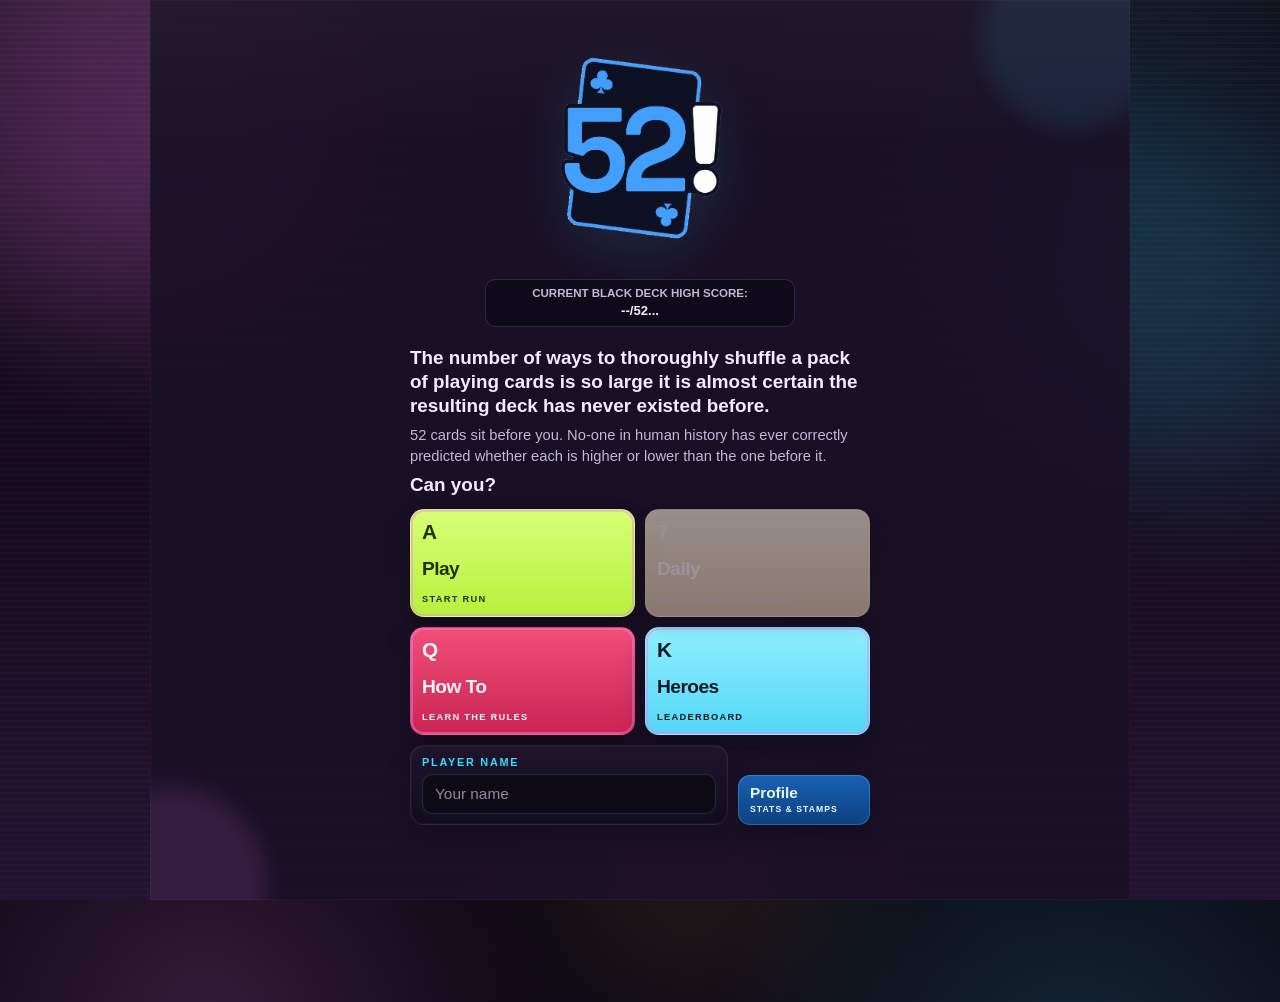
==== index.html @ f98acde4 "Black Deck UI fixes (hopefully)" ====
<!DOCTYPE html>
<html lang="en">
<head>
  <meta charset="UTF-8">
  <meta name="viewport" content="width=device-width, initial-scale=1.0, maximum-scale=1.0, user-scalable=no, viewport-fit=cover">
  <meta name="theme-color" content="#120b1a">
  <meta name="mobile-web-app-capable" content="yes">
  <meta name="apple-mobile-web-app-capable" content="yes">
  <meta name="apple-mobile-web-app-status-bar-style" content="black-translucent">
  <meta name="apple-mobile-web-app-title" content="52!">
  <title>52! - The Impossible Deck</title>
  <link rel="manifest" href="manifest.webmanifest">
  <link rel="icon" href="icon.svg" type="image/svg+xml">
  <link rel="apple-touch-icon" sizes="180x180" href="images/icons/apple-touch-icon.png">
  <link rel="stylesheet" href="intro.css?v=20260518y">
</head>
<body class="intro-page">
  <main class="intro-shell">
    <div class="glow glow-a"></div>
    <div class="glow glow-b"></div>
    <div class="glow glow-c"></div>
    <div class="scanline-overlay"></div>

    <section class="intro-card">
      <section class="intro-main">
        <img class="intro-logo" src="images/52logo.png" alt="52!" width="1222" height="1222">
        <div class="black-leader-strip" aria-live="polite">
          <span>Current Black Deck High Score:</span>
          <strong id="black-leader-value">--/52...</strong>
        </div>

        <div class="intro-copy">
          <p class="premise emphasis">
            The number of ways to thoroughly shuffle a pack of playing cards is so large it is almost certain the resulting deck has never existed before.
          </p>
          <p class="premise">
            52 cards sit before you. No-one in human history has ever correctly predicted whether each is higher or lower than the one before it.
          </p>
          <p class="premise emphasis">
            Can you?
          </p>
        </div>

        <div class="card-action-fan">
          <button class="action-card action-card-play" id="play-open-btn" type="button">
            <span class="action-card-rank">A</span>
            <span class="action-card-title">Play</span>
            <span class="action-card-sub">Start Run</span>
          </button>
          <a class="action-card action-card-daily" id="daily-launch-card" href="daily.html">
            <span class="action-card-rank">7</span>
            <span class="action-card-title">Daily</span>
            <span class="action-card-sub" id="daily-launch-sub">Shared Run</span>
          </a>
          <button class="action-card action-card-howto" id="howto-open-btn" type="button">
            <span class="action-card-rank">Q</span>
            <span class="action-card-title">How To</span>
            <span class="action-card-sub">Learn The Rules</span>
          </button>
        <a class="action-card action-card-heroes" href="heroes.html?v=20260419a">
            <span class="action-card-rank">K</span>
            <span class="action-card-title">Heroes</span>
            <span class="action-card-sub">Leaderboard</span>
          </a>
        </div>

        <div class="intro-footer-row">
          <div class="intro-name intro-name-card">
            <label for="intro-name-input">Player Name</label>
            <input id="intro-name-input" type="text" maxlength="24" autocomplete="name" placeholder="Your name">
          </div>
          <a class="profile-launch" href="profile.html">
            <span class="profile-launch-label">Profile</span>
            <span class="profile-launch-sub">Stats & Stamps</span>
          </a>
        </div>
      </section>


        <section id="deck-modal" class="deck-modal hidden" aria-hidden="true">
          <div class="deck-backdrop" id="deck-close-backdrop"></div>
          <article class="deck-dialog" role="dialog" aria-modal="true" aria-labelledby="deck-title">
          <h2 id="deck-title">Choose Your Deck</h2>
          <p class="deck-copy">Pick a deck before heading into the run. Blue starts unlocked. Clear Blue Level 1 for Green, Blue Level 2 for Red, Blue Level 3 for Yellow, and every level on every deck for Black.</p>
          <div class="deck-choice-grid">
            <button class="deck-choice-card deck-choice-blue" id="deck-pick-blue" type="button">
              <span class="deck-choice-label">Blue Deck</span>
              <span class="deck-choice-desc">Classic run with nudge rewards on correct guesses.</span>
            </button>
            <button class="deck-choice-card deck-choice-green locked" id="deck-pick-green" type="button">
              <span class="deck-choice-label">Green Deck</span>
              <span class="deck-choice-desc" id="deck-green-desc">Unlock by clearing Blue Deck Level 1.</span>
            </button>
            <button class="deck-choice-card deck-choice-red locked" id="deck-pick-red" type="button">
              <span class="deck-choice-label">Red Deck</span>
              <span class="deck-choice-desc" id="deck-red-desc">Unlock by clearing Blue Deck Level 2.</span>
            </button>
            <button class="deck-choice-card deck-choice-yellow locked" id="deck-pick-yellow" type="button">
              <span class="deck-choice-label">Yellow Deck</span>
              <span class="deck-choice-desc" id="deck-yellow-desc">Unlock by clearing Blue Deck Level 3.</span>
            </button>
            <button class="deck-choice-card deck-choice-black locked" id="deck-pick-black" type="button">
              <span class="deck-choice-label">Black Deck</span>
              <span class="deck-choice-desc" id="deck-black-desc">Unlock by clearing every level on every deck.</span>
            </button>
          </div>
          <button id="deck-close-btn" class="deck-close-btn" type="button">Close</button>
        </article>
      </section>

      <section id="level-modal" class="deck-modal hidden" aria-hidden="true">
        <div class="deck-backdrop" id="level-close-backdrop"></div>
        <article class="deck-dialog" role="dialog" aria-modal="true" aria-labelledby="level-title">
          <h2 id="level-title">Choose Your Level</h2>
          <p class="deck-copy" id="level-copy">Pick the difficulty level for this deck.</p>
          <div class="deck-choice-grid">
            <button class="deck-choice-card level-choice-card level-choice-1" id="level-pick-1" type="button">
              <span class="deck-choice-label">Level 1</span>
              <span class="deck-choice-desc" id="level-1-desc">Classic pacing. Cheats appear every 3 correct guesses, or every 2 with Quick Fingers.</span>
            </button>
            <button class="deck-choice-card level-choice-card level-choice-2 locked" id="level-pick-2" type="button">
              <span class="deck-choice-label">Level 2</span>
              <span class="deck-choice-desc" id="level-2-desc">Unlock by clearing Level 1.</span>
            </button>
            <button class="deck-choice-card level-choice-card level-choice-3 locked" id="level-pick-3" type="button" disabled>
              <span class="deck-choice-label">Level 3</span>
              <span class="deck-choice-desc" id="level-3-desc">Unlock by clearing Level 2.</span>
            </button>
            <button class="deck-choice-card level-choice-card level-choice-4 locked" id="level-pick-4" type="button" disabled>
              <span class="deck-choice-label">Level 4</span>
              <span class="deck-choice-desc" id="level-4-desc">Unlock by clearing Level 3.</span>
            </button>
          </div>
          <button id="level-close-btn" class="deck-close-btn" type="button">Back</button>
        </article>
      </section>
    </section>

    <section id="howto-modal" class="howto-modal hidden" aria-hidden="true">
      <div class="howto-backdrop" id="howto-close-backdrop"></div>
      <article class="howto-dialog" role="dialog" aria-modal="true" aria-labelledby="howto-title">
        <h2 id="howto-title">How To Play</h2>

        <div class="howto-block">
          <h3>The Goal</h3>
          <p>
            Every run starts from a seeded 52-card deck. Your job is simple and brutal:
            decide whether the next card is higher or lower than the current one, and survive all the way to the end.
          </p>
        </div>

        <div class="howto-block">
          <h3>The Rules</h3>
          <ul>
            <li>Pick <strong>Higher</strong> or <strong>Lower</strong> for the next face-down card.</li>
            <li>Equal values are safe, so your run continues on a match. Aces are usually low unless a power changes that. Jacks count as 11, Queens as 12, and Kings as 13.</li>
            <li>A wrong guess ends the run immediately.</li>
            <li><strong>Blue Deck</strong> can award Nudges on correct guesses. <strong>Red Deck</strong> does not award Nudges, but the next card back shows live history for that face-up card. <strong>Yellow Deck</strong> adds level-gated Jokers that trigger harmful effects and then the run continues.</li>
            <li>After choosing a deck, choose that deck's level. Blue Level 1 is the standard pacing, Blue Levels 2 and 3 slow cheat rewards, and Blue Level 4 slows them further.</li>
            <li>Unlock path: clear Blue 1 to open Green 1, Blue 2 to open Red 1, and Blue 3 to open Yellow 1. Higher levels unlock by clearing the previous level in that same deck.</li>
            <li>Clear the full deck to record a winning run on the heroes board.</li>
          </ul>
        </div>

        <div class="howto-block">
          <h3>Powers, Nudges, And Cheats</h3>
          <ul>
            <li><strong>Start Power:</strong> Before each run, pick 1 Power from a choice of 2.</li>
            <li><strong>Blue Deck Nudges:</strong> In Blue, every correct <strong>Higher</strong> guess adds an up nudge and every correct <strong>Lower</strong> guess adds a down nudge.</li>
            <li><strong>Green Deck Energy:</strong> Green Level 1 starts at 10 Energy, Level 2 starts at 8, Level 3 starts at 6, and Level 4 starts at 5. Each nudge costs 1 Energy, and a Green-only <strong>+5 Energy</strong> cheat appears frequently in offers.</li>
            <li><strong>Nudges:</strong> Use the up/down buttons beside the current card to temporarily change its judged value before your next guess.</li>
            <li><strong>Cheats:</strong> Build streaks to earn Cheats. Some cheats act instantly, while others arm protection or a delayed reward for the next card or next few correct guesses.</li>
            <li><strong>Quick Fingers:</strong> This power speeds up Cheat rewards for the level you are playing.</li>
            <li><strong>Daily:</strong> The Daily unlocks after your first run, gives everyone the same seeded deck and offers for the date, and currently always plays as Blue Deck Level 1.</li>
            <li><strong>Power Reminder:</strong> Hold the deck / level / starting power text in the top bar during a run to reread your active power.</li>
            <li><strong>On mobile:</strong> Swipe the cheat row sideways if your cheats run off the screen.</li>
          </ul>
        </div>

        <div class="howto-block">
          <h3>What You See</h3>
          <ul>
            <li>The top HUD shows your current deck and level, your starting power, best run for that deck and level, cards cleared, and cards remaining.</li>
            <li>The center play area shows the current card, your nudge counts, and the next face-down card.</li>
            <li>The tracked grid records which cards you have already seen this run.</li>
          </ul>
        </div>

        <button id="howto-close-btn" class="howto-close-btn" type="button">Close</button>
      </article>
    </section>
  </main>

  <script src="js/fullscreen.js?v=20260427a"></script>
  <script src="js/leaderboard.js?v=20260518y"></script>
  <script src="js/pwa-update.js?v=20260518y"></script>
  <script>
    (function () {
      const modal = document.getElementById("howto-modal");
      const openBtn = document.getElementById("howto-open-btn");
      const closeBtn = document.getElementById("howto-close-btn");
      const closeBackdrop = document.getElementById("howto-close-backdrop");
      const nameInput = document.getElementById("intro-name-input");
      const dailyLaunchCard = document.getElementById("daily-launch-card");
      const dailyLaunchSub = document.getElementById("daily-launch-sub");
      const blackLeaderValue = document.getElementById("black-leader-value");
      const playBtn = document.getElementById("play-open-btn");
      const deckModal = document.getElementById("deck-modal");
      const deckCloseBtn = document.getElementById("deck-close-btn");
      const deckCloseBackdrop = document.getElementById("deck-close-backdrop");
      const levelModal = document.getElementById("level-modal");
      const levelCloseBtn = document.getElementById("level-close-btn");
      const levelCloseBackdrop = document.getElementById("level-close-backdrop");
      const blueDeckBtn = document.getElementById("deck-pick-blue");
      const redDeckBtn = document.getElementById("deck-pick-red");
      const redDeckDesc = document.getElementById("deck-red-desc");
      const greenDeckBtn = document.getElementById("deck-pick-green");
      const greenDeckDesc = document.getElementById("deck-green-desc");
      const yellowDeckBtn = document.getElementById("deck-pick-yellow");
      const yellowDeckDesc = document.getElementById("deck-yellow-desc");
      const blackDeckBtn = document.getElementById("deck-pick-black");
      const blackDeckDesc = document.getElementById("deck-black-desc");
      const levelCopy = document.getElementById("level-copy");
      const levelOneBtn = document.getElementById("level-pick-1");
      const levelTwoBtn = document.getElementById("level-pick-2");
      const levelThreeBtn = document.getElementById("level-pick-3");
      const levelFourBtn = document.getElementById("level-pick-4");
      const levelOneDesc = document.getElementById("level-1-desc");
      const levelTwoDesc = document.getElementById("level-2-desc");
      const levelThreeDesc = document.getElementById("level-3-desc");
      const levelFourDesc = document.getElementById("level-4-desc");
      const nameKey = "hl_prototype_hero_name";
      const selectedDeckKey = "hl_prototype_selected_deck";
      const selectedLevelKey = "hl_prototype_selected_level";
      const deckWinsKey = "hl_prototype_deck_wins";
      const deckLevelClearsKey = "hl_prototype_deck_level_clears";
      const bestScoreKey = "hl_prototype_best_score";
      const bestScoresByModeKey = "hl_prototype_best_scores_by_mode";
      const manualLevelOneUnlocksKey = "hl_prototype_manual_level1_unlocks";
      const unlockDecksKey = "hl_prototype_unlock_decks";
      const unlockAllKey = "hl_prototype_unlock_all";
      const redDeckDebugUnlockKey = "hl_prototype_red_deck_debug_unlock";
      const profileStatsKey = "hl_prototype_profile_stats";
      const debugUnlockEnabled = new URLSearchParams(window.location.search).get("debugUnlock") === "1";
      let pendingDeckSelection = "blue";

      const sharedDailyDate = String(new URLSearchParams(window.location.search).get("date") || "").trim();
      if (sharedDailyDate) {
        window.location.replace(`daily.html?date=${encodeURIComponent(sharedDailyDate)}`);
        return;
      }

      if (!modal || !openBtn || !closeBtn || !closeBackdrop || !playBtn || !deckModal || !deckCloseBtn || !deckCloseBackdrop || !levelModal || !levelCloseBtn || !levelCloseBackdrop || !blueDeckBtn || !redDeckBtn || !redDeckDesc || !greenDeckBtn || !greenDeckDesc || !yellowDeckBtn || !yellowDeckDesc || !blackDeckBtn || !blackDeckDesc || !levelCopy || !levelOneBtn || !levelTwoBtn || !levelThreeBtn || !levelFourBtn || !levelOneDesc || !levelTwoDesc || !levelThreeDesc || !levelFourDesc || !nameInput) {
        return;
      }

      let playHoldTimer = null;
      let playHoldTriggered = false;
      let suppressNextPlayClick = false;

      function normalizeLevelNumber(level) {
        const value = Number(level);
        return Number.isFinite(value) && value >= 1 ? Math.floor(value) : 1;
      }

      function loadProfileStatsSummary() {
        try {
          const parsed = JSON.parse(localStorage.getItem(profileStatsKey) || "{}");
          return parsed && typeof parsed === "object" ? parsed : {};
        } catch {
          return {};
        }
      }

      function isDailyUnlocked() {
        const stats = loadProfileStatsSummary();
        return Number(stats.runsStarted || 0) >= 1;
      }

      function refreshDailyLaunchState() {
        if (!dailyLaunchCard) return;
        const unlocked = isDailyUnlocked();
        dailyLaunchCard.classList.toggle("locked", !unlocked);
        dailyLaunchCard.setAttribute("aria-disabled", unlocked ? "false" : "true");
        if (dailyLaunchSub) {
          dailyLaunchSub.innerText = unlocked ? "Shared Run" : "Play 1 Run To Unlock";
        }
      }

      async function refreshBlackLeader() {
        if (!blackLeaderValue || typeof fetchBlackDeckLeader !== "function") return;
        try {
          const leader = await fetchBlackDeckLeader();
          blackLeaderValue.innerText = leader
            ? `${leader.score}/52... ${leader.playerName}`
            : "--/52...";
        } catch {
          blackLeaderValue.innerText = "--/52...";
        }
      }

      function getDeckLevelKey(deckKey, levelNumber) {
        const normalizedDeck = deckKey === "black" ? "black" : (deckKey === "red" ? "red" : (deckKey === "green" ? "green" : (deckKey === "yellow" ? "yellow" : "blue")));
        return `${normalizedDeck}|${normalizeLevelNumber(levelNumber)}`;
      }

      function normalizeDeckLevelClears(clears) {
        const normalized = {};
        if (!clears || typeof clears !== "object") return normalized;

        Object.entries(clears).forEach(([bucketKey, clearCount]) => {
          const numericClearCount = Number(clearCount);
          normalized[String(bucketKey)] = Number.isFinite(numericClearCount) && numericClearCount > 0
            ? Math.floor(numericClearCount)
            : 0;
        });

        return normalized;
      }

      function loadDeckLevelClears() {
        let clears = {};

        try {
          clears = normalizeDeckLevelClears(JSON.parse(localStorage.getItem(deckLevelClearsKey) || "{}"));
        } catch {
          clears = normalizeDeckLevelClears({});
        }

        try {
          const legacyDeckWins = JSON.parse(localStorage.getItem(deckWinsKey) || "{}");
          const blueWins = Number(legacyDeckWins?.blue) || 0;
          const redWins = Number(legacyDeckWins?.red) || 0;
          const blueLevelOneKey = getDeckLevelKey("blue", 1);
          const redLevelOneKey = getDeckLevelKey("red", 1);
          let migrated = false;

          if (!(blueLevelOneKey in clears) && blueWins > 0) {
            clears[blueLevelOneKey] = blueWins;
            migrated = true;
          }

          if (!(redLevelOneKey in clears) && redWins > 0) {
            clears[redLevelOneKey] = redWins;
            migrated = true;
          }

          if (migrated) {
            localStorage.setItem(deckLevelClearsKey, JSON.stringify(clears));
          }
        } catch {
          // ignore legacy migration issues on the intro page
        }

        return clears;
      }

      function hasClearedDeckLevel(deckKey, levelNumber) {
        const clears = loadDeckLevelClears();
        return (clears[getDeckLevelKey(deckKey, levelNumber)] || 0) > 0;
      }

      function normalizeManualLevelOneUnlocks(unlocks) {
        return {
          red: !!(unlocks && unlocks.red),
          green: !!(unlocks && unlocks.green),
          yellow: !!(unlocks && unlocks.yellow),
          black: !!(unlocks && unlocks.black),
        };
      }

      function loadManualLevelOneUnlocks() {
        try {
          return normalizeManualLevelOneUnlocks(JSON.parse(localStorage.getItem(manualLevelOneUnlocksKey) || "{}"));
        } catch {
          return normalizeManualLevelOneUnlocks({});
        }
      }

      function saveManualLevelOneUnlocks(unlocks) {
        localStorage.setItem(
          manualLevelOneUnlocksKey,
          JSON.stringify(normalizeManualLevelOneUnlocks(unlocks))
        );
      }

      function isDeckManuallyLevelOneUnlocked(deckKey) {
        const normalizedDeck = deckKey === "black" ? "black" : (deckKey === "red" ? "red" : (deckKey === "green" ? "green" : (deckKey === "yellow" ? "yellow" : "blue")));
        if (normalizedDeck === "blue") return true;
        const unlocks = loadManualLevelOneUnlocks();
        return !!unlocks[normalizedDeck];
      }

      function unlockDeckLevelOneForTesting(deckKey) {
        const normalizedDeck = deckKey === "black" ? "black" : (deckKey === "red" ? "red" : (deckKey === "green" ? "green" : (deckKey === "yellow" ? "yellow" : "blue")));
        if (normalizedDeck === "blue") return;
        const unlocks = loadManualLevelOneUnlocks();
        unlocks[normalizedDeck] = true;
        saveManualLevelOneUnlocks(unlocks);
      }

      function loadBestScoresByMode() {
        try {
          const parsed = JSON.parse(localStorage.getItem(bestScoresByModeKey) || "{}");
          return parsed && typeof parsed === "object" ? parsed : {};
        } catch {
          return {};
        }
      }

      function getBestScoreLabel(deckKey, levelNumber) {
        const normalizedLevel = normalizeLevelNumber(levelNumber);
        const bucketKey = getDeckLevelKey(deckKey, normalizedLevel);
        const bestScores = loadBestScoresByMode();
        const hasStoredScore = Object.prototype.hasOwnProperty.call(bestScores, bucketKey);
        let score = hasStoredScore ? Number(bestScores[bucketKey]) : NaN;

        if (!hasStoredScore && bucketKey === getDeckLevelKey("blue", 1)) {
          const legacyScore = Number(localStorage.getItem(bestScoreKey));
          if (Number.isFinite(legacyScore) && legacyScore > 0) score = legacyScore;
        }

        if (!Number.isFinite(score)) return "--";
        return String(Math.max(0, Math.min(52, score)));
      }

      function setLevelDescription(descEl, description, deckKey, levelNumber, unlocked) {
        if (!descEl) return;
        descEl.textContent = description;
        if (!unlocked) return;

        const bestEl = document.createElement("strong");
        bestEl.textContent = ` Best: ${getBestScoreLabel(deckKey, levelNumber)}/52`;
        descEl.appendChild(bestEl);
      }

      function hasVerifiedDeckLevelClear(deckKey, levelNumber) {
        const normalizedLevel = normalizeLevelNumber(levelNumber);
        const bucketKey = getDeckLevelKey(deckKey, normalizedLevel);
        const clears = loadDeckLevelClears();
        if ((clears[bucketKey] || 0) <= 0) return false;

        // Full deck clear should also have recorded a best score at 51+ for that deck/level.
        const bestScores = loadBestScoresByMode();
        const bestScore = Number(bestScores[bucketKey] || 0);
        return Number.isFinite(bestScore) && bestScore >= 51;
      }

      function hasDebugUnlock() {
        return localStorage.getItem(unlockAllKey) === "1" || (debugUnlockEnabled && sessionStorage.getItem(redDeckDebugUnlockKey) === "1");
      }

      function hasDeckUnlock() {
        return hasDebugUnlock() || localStorage.getItem(unlockDecksKey) === "1";
      }

      function unlockAllDecksAndLevelsForDebug() {
        if (!debugUnlockEnabled) return;
        sessionStorage.setItem(redDeckDebugUnlockKey, "1");
      }

      function isRedDeckUnlocked() {
        return hasDeckUnlock() || isDeckManuallyLevelOneUnlocked("red") || hasVerifiedDeckLevelClear("blue", 2);
      }

      function isGreenDeckPrereqMet() {
        return hasDeckUnlock() || isDeckManuallyLevelOneUnlocked("green") || hasVerifiedDeckLevelClear("blue", 1);
      }

      function isYellowDeckUnlocked() {
        return hasDeckUnlock() || isDeckManuallyLevelOneUnlocked("yellow") || hasVerifiedDeckLevelClear("blue", 3);
      }

      function isBlackDeckUnlocked() {
        if (hasDeckUnlock() || isDeckManuallyLevelOneUnlocked("black")) return true;
        return ["blue", "green", "red", "yellow"].every((deckKey) =>
          [1, 2, 3, 4].every((levelNumber) => hasVerifiedDeckLevelClear(deckKey, levelNumber))
        );
      }

      function isDeckLevelUnlocked(deckKey, levelNumber) {
        const normalizedDeck = deckKey === "black" ? "black" : (deckKey === "red" ? "red" : (deckKey === "green" ? "green" : (deckKey === "yellow" ? "yellow" : "blue")));
        const normalizedLevel = normalizeLevelNumber(levelNumber);

        if (hasDebugUnlock()) return true;
        if (normalizedDeck === "black") {
          return normalizedLevel === 1 && isBlackDeckUnlocked();
        }
        if (normalizedDeck === "blue") {
          if (normalizedLevel === 1) return true;
          return hasVerifiedDeckLevelClear("blue", normalizedLevel - 1);
        }

        if (normalizedDeck === "green") {
          if (!isGreenDeckPrereqMet()) return false;
          if (normalizedLevel === 1) return true;
          if (normalizedLevel >= 2 && normalizedLevel <= 4) {
            return hasVerifiedDeckLevelClear("green", normalizedLevel - 1);
          }
          return false;
        }

        if (normalizedDeck === "yellow") {
          if (!isYellowDeckUnlocked()) return false;
          if (normalizedLevel === 1) return true;
          if (normalizedLevel >= 2 && normalizedLevel <= 4) {
            return hasVerifiedDeckLevelClear("yellow", normalizedLevel - 1);
          }
          return false;
        }

        if (!isRedDeckUnlocked()) return false;
        if (normalizedLevel === 1) return true;
        if (normalizedLevel >= 2 && normalizedLevel <= 4) {
          return hasVerifiedDeckLevelClear("red", normalizedLevel - 1);
        }
        return false;
      }

      function getLevelDescription(deckKey, levelNumber) {
        const normalizedDeck = deckKey === "black" ? "black" : (deckKey === "red" ? "red" : (deckKey === "green" ? "green" : (deckKey === "yellow" ? "yellow" : "blue")));
        const normalizedLevel = normalizeLevelNumber(levelNumber);

        if (normalizedDeck === "black") {
          return "Pure 52. No Powers, no Cheats, no Nudges. Just higher or lower.";
        }

        if (normalizedDeck === "blue") {
          if (normalizedLevel === 1) return "Classic pacing. Cheats appear every 3 correct guesses, or every 2 with Quick Fingers.";
          if (normalizedLevel === 2) return "Cheats appear every 4 correct guesses, or every 3 with Quick Fingers.";
          if (normalizedLevel === 3) return "Cheats appear every 4 correct guesses, or every 3 with Quick Fingers. Offers always give at least 2 choices.";
          return "Cheats appear every 5 correct guesses, or every 4 with Quick Fingers. Offers always give at least 2 choices.";
        }

        if (normalizedDeck === "green") {
          if (normalizedLevel === 1) return "Hard mode. Start with 10 Energy, each nudge costs 1 Energy, correct guesses still award nudges, and wrong guesses end the run.";
          if (normalizedLevel === 2) return "Hard mode. Start with 8 Energy. Same Green rules with tighter resource pressure.";
          if (normalizedLevel === 3) return "Hard mode. Start with 6 Energy. Green's toughest resource run before Level 4.";
          return "Hard mode. Start with 5 Energy. Green's peak resource pressure.";
        }

        if (normalizedDeck === "yellow") {
          if (normalizedLevel === 1) return "Hazard run. Adds 1 Joker to the deck. Jokers count as both high and low when encountered.";
          if (normalizedLevel === 2) return "Hazard run. Adds 2 Jokers to the deck. Jokers count as both high and low when encountered.";
          if (normalizedLevel === 3) return "Hazard run. Adds 3 Jokers to the deck. Jokers count as both high and low when encountered.";
          return "Hazard run. Adds 4 Jokers to the deck. Jokers count as both high and low when encountered.";
        }

        if (normalizedLevel === 1) return "Stats-driven run. No Nudge rewards, and the next card back shows live face-up card history.";
        if (normalizedLevel === 2) return "Stats-driven run. Unlock by clearing Red Deck Level 1.";
        if (normalizedLevel === 3) return "Stats-driven run. Unlock by clearing Red Deck Level 2.";
        return "Stats-driven run. Cheats slow to every 4 correct guesses, or every 3 with Quick Fingers.";
      }

      function getLevelUnlockText(deckKey, levelNumber) {
        const normalizedDeck = deckKey === "black" ? "black" : (deckKey === "red" ? "red" : (deckKey === "green" ? "green" : (deckKey === "yellow" ? "yellow" : "blue")));
        const normalizedLevel = normalizeLevelNumber(levelNumber);

        if (normalizedDeck === "black") return "Unlock by clearing every level on every deck.";

        if (normalizedDeck === "blue") {
          if (normalizedLevel === 1) return getLevelDescription("blue", 1);
          return `Unlock by clearing Blue Deck Level ${normalizedLevel - 1}.`;
        }

        if (normalizedDeck === "green") {
          if (normalizedLevel === 1) return "Unlock by clearing Blue Deck Level 1.";
          if (normalizedLevel === 2) return "Unlock by clearing Green Deck Level 1.";
          if (normalizedLevel === 3) return "Unlock by clearing Green Deck Level 2.";
          if (normalizedLevel === 4) return "Unlock by clearing Green Deck Level 3.";
          return "Unlock requirements not available.";
        }

        if (normalizedDeck === "yellow") {
          if (normalizedLevel === 1) return "Unlock by clearing Blue Deck Level 3.";
          if (normalizedLevel === 2) return "Unlock by clearing Yellow Deck Level 1.";
          if (normalizedLevel === 3) return "Unlock by clearing Yellow Deck Level 2.";
          if (normalizedLevel === 4) return "Unlock by clearing Yellow Deck Level 3.";
          return "Unlock requirements not available.";
        }

        if (normalizedLevel === 1) return "Unlock by clearing Blue Deck Level 2.";
        if (normalizedLevel === 2) return "Unlock by clearing Red Deck Level 1.";
        if (normalizedLevel === 3) return "Unlock by clearing Red Deck Level 2.";
        if (normalizedLevel === 4) return "Unlock by clearing Red Deck Level 3.";
        return "Unlock requirements not available.";
      }

      function setChoiceCardState(cardEl, unlocked) {
        if (!cardEl) return;
        cardEl.disabled = !unlocked;
        cardEl.classList.toggle("locked", !unlocked);
        cardEl.classList.toggle("unlocked", !!unlocked);
      }

      function setSelectedDeck(deckKey) {
        const normalizedDeck = deckKey === "black" ? "black" : (deckKey === "red" ? "red" : (deckKey === "green" ? "green" : (deckKey === "yellow" ? "yellow" : "blue")));
        localStorage.setItem(selectedDeckKey, normalizedDeck);
      }

      function setSelectedLevel(levelNumber) {
        localStorage.setItem(selectedLevelKey, String(normalizeLevelNumber(levelNumber)));
      }

      function openModal() {
        modal.classList.remove("hidden");
        modal.setAttribute("aria-hidden", "false");
      }

      function closeModal() {
        modal.classList.add("hidden");
        modal.setAttribute("aria-hidden", "true");
      }

      function refreshDeckOptions() {
        const redUnlocked = isRedDeckUnlocked();
        const greenUnlocked = isGreenDeckPrereqMet();
        const yellowUnlocked = isYellowDeckUnlocked();
        const blackUnlocked = isBlackDeckUnlocked();
        const redManual = isDeckManuallyLevelOneUnlocked("red");
        const greenManual = isDeckManuallyLevelOneUnlocked("green");
        const yellowManual = isDeckManuallyLevelOneUnlocked("yellow");
        const blackManual = isDeckManuallyLevelOneUnlocked("black");
        setChoiceCardState(blueDeckBtn, true);
        setChoiceCardState(redDeckBtn, redUnlocked);
        setChoiceCardState(greenDeckBtn, greenUnlocked);
        setChoiceCardState(yellowDeckBtn, yellowUnlocked);
        setChoiceCardState(blackDeckBtn, blackUnlocked);
        redDeckDesc.textContent = redUnlocked
          ? (redManual
            ? "Testing unlock active. Red Level 1 is permanently unlocked on this device."
            : "Stats-driven run. No Nudge rewards; hold the next card for live face-up card history.")
          : "Unlock by clearing Blue Deck Level 2.";
        greenDeckDesc.textContent = greenUnlocked
          ? (greenManual
            ? "Testing unlock active. Green Level 1 is permanently unlocked on this device."
            : "Hard mode: start with 10 Energy, spend 1 per nudge, and hunt for +5 Energy cheats.")
          : "Unlock by clearing Blue Deck Level 1.";
        yellowDeckDesc.textContent = yellowUnlocked
          ? (yellowManual
            ? "Testing unlock active. Yellow Level 1 is permanently unlocked on this device."
            : "Hazard run: Jokers enter after three correct guesses and trigger harmful effects.")
          : "Unlock by clearing Blue Deck Level 3.";
        blackDeckDesc.textContent = blackUnlocked
          ? (blackManual
            ? "Testing unlock active. Black Deck is unlocked on this device."
            : "Pure 52: no Powers, no Cheats, no Nudges.")
          : "Unlock by clearing every level on every deck.";
      }

      function openDeckModal() {
        refreshDeckOptions();
        deckModal.classList.remove("hidden");
        deckModal.setAttribute("aria-hidden", "false");
      }

      function closeDeckModal() {
        deckModal.classList.add("hidden");
        deckModal.setAttribute("aria-hidden", "true");
      }

      function openLevelModal(deckKey) {
        pendingDeckSelection = deckKey === "black" ? "black" : (deckKey === "red" ? "red" : (deckKey === "green" ? "green" : (deckKey === "yellow" ? "yellow" : "blue")));
        const isBlueDeck = pendingDeckSelection === "blue";
        const isGreenDeck = pendingDeckSelection === "green";
        const isYellowDeck = pendingDeckSelection === "yellow";
        const levelOneUnlocked = isDeckLevelUnlocked(pendingDeckSelection, 1);
        const levelTwoUnlocked = isDeckLevelUnlocked(pendingDeckSelection, 2);
        const levelThreeUnlocked = isDeckLevelUnlocked(pendingDeckSelection, 3);
        const levelFourUnlocked = isDeckLevelUnlocked(pendingDeckSelection, 4);

        levelCopy.textContent = isBlueDeck
          ? "Blue progression starts at Level 1 and opens one rung at a time as you clear each level."
          : (isGreenDeck
            ? "Green progression unlocks from Blue Level 1, then advances by clearing each Green level in order (10 → 8 → 6 → 5 starting Energy)."
            : (isYellowDeck
              ? "Yellow progression unlocks from Blue Level 3. Each level adds another Joker hazard to the run."
              : (pendingDeckSelection === "black"
                ? "Black Deck is the final pure test: no Powers, no Cheats, no Nudges."
                : "Red progression unlocks from Blue Level 2, then advances by clearing each Red level in order.")));

        setLevelDescription(
          levelOneDesc,
          levelOneUnlocked ? getLevelDescription(pendingDeckSelection, 1) : getLevelUnlockText(pendingDeckSelection, 1),
          pendingDeckSelection,
          1,
          levelOneUnlocked,
        );
        setLevelDescription(
          levelTwoDesc,
          levelTwoUnlocked ? getLevelDescription(pendingDeckSelection, 2) : getLevelUnlockText(pendingDeckSelection, 2),
          pendingDeckSelection,
          2,
          levelTwoUnlocked,
        );
        setLevelDescription(
          levelThreeDesc,
          levelThreeUnlocked ? getLevelDescription(pendingDeckSelection, 3) : getLevelUnlockText(pendingDeckSelection, 3),
          pendingDeckSelection,
          3,
          levelThreeUnlocked,
        );
        setLevelDescription(
          levelFourDesc,
          levelFourUnlocked ? getLevelDescription(pendingDeckSelection, 4) : getLevelUnlockText(pendingDeckSelection, 4),
          pendingDeckSelection,
          4,
          levelFourUnlocked,
        );

        setChoiceCardState(levelOneBtn, levelOneUnlocked);
        setChoiceCardState(levelTwoBtn, levelTwoUnlocked);
        setChoiceCardState(levelThreeBtn, levelThreeUnlocked);
        setChoiceCardState(levelFourBtn, levelFourUnlocked);

        deckModal.classList.add("hidden");
        deckModal.setAttribute("aria-hidden", "true");
        levelModal.classList.remove("hidden");
        levelModal.setAttribute("aria-hidden", "false");
      }

      function closeLevelModal(reopenDeck = false) {
        levelModal.classList.add("hidden");
        levelModal.setAttribute("aria-hidden", "true");
        if (reopenDeck) {
          openDeckModal();
        }
      }

      function chooseDeck(deckKey) {
        if (deckKey === "red" && !isRedDeckUnlocked()) return;
        if (deckKey === "green" && !isGreenDeckPrereqMet()) return;
        if (deckKey === "yellow" && !isYellowDeckUnlocked()) return;
        if (deckKey === "black" && !isBlackDeckUnlocked()) return;
        if (deckKey === "black") {
          setSelectedDeck("black");
          setSelectedLevel(1);
          sessionStorage.removeItem("hl_prototype_game_state_snapshot");
          const params = new URLSearchParams({ deck: "black", level: "1" });
          window.location.href = `game.html?${params.toString()}`;
          return;
        }
        openLevelModal(deckKey);
      }

      function attachDeckHoldUnlock(buttonEl, deckKey) {
        if (!buttonEl || (deckKey !== "red" && deckKey !== "green" && deckKey !== "yellow" && deckKey !== "black")) return;

        let holdTimer = null;
        let holdTriggered = false;

        function clearHoldTimer() {
          if (holdTimer) {
            clearTimeout(holdTimer);
            holdTimer = null;
          }
        }

        buttonEl.addEventListener("pointerdown", () => {
          holdTriggered = false;
          clearHoldTimer();
          holdTimer = window.setTimeout(() => {
            unlockDeckLevelOneForTesting(deckKey);
            holdTriggered = true;
            refreshDeckOptions();
          }, 10000);
        });

        ["pointerup", "pointercancel", "pointerleave"].forEach((eventName) => {
          buttonEl.addEventListener(eventName, clearHoldTimer);
        });

        buttonEl.addEventListener("click", (event) => {
          if (!holdTriggered) return;
          holdTriggered = false;
          event.preventDefault();
          event.stopPropagation();
        });
      }

      function chooseLevel(levelNumber) {
        if (!isDeckLevelUnlocked(pendingDeckSelection, levelNumber)) return;
        if (levelNumber > 4) return;
        setSelectedDeck(pendingDeckSelection);
        setSelectedLevel(levelNumber);
        sessionStorage.removeItem("hl_prototype_game_state_snapshot");
        const params = new URLSearchParams({
          deck: pendingDeckSelection,
          level: String(normalizeLevelNumber(levelNumber)),
        });
        window.location.href = `game.html?${params.toString()}`;
      }

      function clearPlayHoldTimer() {
        if (playHoldTimer) {
          clearTimeout(playHoldTimer);
          playHoldTimer = null;
        }
      }

      dailyLaunchCard?.addEventListener("click", (event) => {
        if (isDailyUnlocked()) return;
        event.preventDefault();
      });

      openBtn.addEventListener("click", openModal);
      closeBtn.addEventListener("click", closeModal);
      closeBackdrop.addEventListener("click", closeModal);

      deckCloseBtn.addEventListener("click", closeDeckModal);
      deckCloseBackdrop.addEventListener("click", closeDeckModal);
      levelCloseBtn.addEventListener("click", () => closeLevelModal(true));
      levelCloseBackdrop.addEventListener("click", () => closeLevelModal(true));
      blueDeckBtn.addEventListener("click", () => chooseDeck("blue"));
      redDeckBtn.addEventListener("click", () => chooseDeck("red"));
      greenDeckBtn.addEventListener("click", () => chooseDeck("green"));
      yellowDeckBtn.addEventListener("click", () => chooseDeck("yellow"));
      blackDeckBtn.addEventListener("click", () => chooseDeck("black"));
      attachDeckHoldUnlock(redDeckBtn, "red");
      attachDeckHoldUnlock(greenDeckBtn, "green");
      attachDeckHoldUnlock(yellowDeckBtn, "yellow");
      attachDeckHoldUnlock(blackDeckBtn, "black");
      levelOneBtn.addEventListener("click", () => chooseLevel(1));
      levelTwoBtn.addEventListener("click", () => chooseLevel(2));
      levelThreeBtn.addEventListener("click", () => chooseLevel(3));
      levelFourBtn.addEventListener("click", () => chooseLevel(4));

      playBtn.addEventListener("pointerdown", () => {
        if (!debugUnlockEnabled) return;
        playHoldTriggered = false;
        clearPlayHoldTimer();
        playHoldTimer = window.setTimeout(() => {
          unlockAllDecksAndLevelsForDebug();
          playHoldTriggered = true;
          suppressNextPlayClick = true;
          openDeckModal();
        }, 10000);
      });

      ["pointerup", "pointercancel", "pointerleave"].forEach((eventName) => {
        playBtn.addEventListener(eventName, clearPlayHoldTimer);
      });

      playBtn.addEventListener("click", (event) => {
        event.preventDefault();
        if (suppressNextPlayClick || playHoldTriggered) {
          suppressNextPlayClick = false;
          playHoldTriggered = false;
          return;
        }
        openDeckModal();
      });

      nameInput.value = String(localStorage.getItem(nameKey) || "").trim();
      nameInput.addEventListener("input", () => {
        localStorage.setItem(nameKey, String(nameInput.value || "").trim().replace(/\s+/g, " ").slice(0, 24));
      });

      refreshDailyLaunchState();
      refreshBlackLeader();

      window.addEventListener("keydown", (event) => {
        if (event.key === "Escape") {
          closeModal();
          closeDeckModal();
          closeLevelModal();
        }
      });
    })();
  </script>
</body>
</html>
---- intro.css ----
:root {
  --app-height: 100dvh;
  --bg-0: #0b0711;
  --bg-1: #140b1d;
  --bg-2: #231330;
  --surface: rgba(27, 17, 38, 0.92);
  --surface-strong: rgba(34, 21, 48, 0.97);
  --surface-soft: rgba(20, 12, 29, 0.88);
  --panel-line: rgba(255, 255, 255, 0.08);
  --text: #f4ebff;
  --muted: #c5b7d8;
  --pink: #f77df6;
  --cyan: #33dcff;
  --lime: #c7ff54;
  --gold: #ffcf72;
  --danger: #ef426f;
  --shadow: 0 24px 54px rgba(0, 0, 0, 0.46);
}

* {
  box-sizing: border-box;
}

html,
body {
  height: 100%;
}

body {
  margin: 0;
  color: var(--text);
  font-family: "Space Grotesk", "Segoe UI", Tahoma, sans-serif;
  background:
    radial-gradient(circle at 16% 12%, rgba(247, 125, 246, 0.16), transparent 26%),
    radial-gradient(circle at 84% 18%, rgba(51, 220, 255, 0.14), transparent 28%),
    linear-gradient(180deg, var(--bg-0) 0%, var(--bg-1) 52%, var(--bg-2) 100%);
  overflow-x: hidden;
  overflow-y: auto;
}

body.intro-page {
  height: var(--app-height);
  min-height: var(--app-height);
  overflow: hidden;
}

.intro-shell {
  height: var(--app-height);
  min-height: var(--app-height);
  position: relative;
  display: flex;
  justify-content: center;
  padding: 0;
}

.scanline-overlay {
  position: fixed;
  inset: 0;
  pointer-events: none;
  background:
    linear-gradient(180deg, rgba(255, 255, 255, 0.02), transparent 14%),
    repeating-linear-gradient(180deg, rgba(247, 125, 246, 0.045) 0 2px, transparent 2px 6px);
  opacity: 0.8;
}

.glow {
  position: absolute;
  border-radius: 999px;
  filter: blur(70px);
  pointer-events: none;
  opacity: 0.24;
  animation: drift 13s ease-in-out infinite;
}

.glow-a {
  width: 34vw;
  aspect-ratio: 1;
  top: -10vw;
  left: -9vw;
  background: rgba(247, 125, 246, 0.65);
}

.glow-b {
  width: 28vw;
  aspect-ratio: 1;
  right: -8vw;
  top: 16vh;
  background: rgba(51, 220, 255, 0.5);
  animation-delay: -4s;
}

.glow-c {
  width: 24vw;
  aspect-ratio: 1;
  bottom: -8vw;
  left: 42vw;
  background: rgba(255, 207, 114, 0.36);
  animation-delay: -8s;
}

.intro-card {
  position: relative;
  z-index: 2;
  width: min(980px, 100%);
  height: var(--app-height);
  min-height: var(--app-height);
  border-radius: 0;
  padding: clamp(8px, 1.5vw, 16px) clamp(14px, 2.2vw, 22px) clamp(18px, 2.4vw, 24px);
  background:
    linear-gradient(180deg, rgba(255, 255, 255, 0.03), transparent 16%),
    var(--surface);
  border: 0;
  box-shadow:
    inset 0 0 0 1px rgba(255, 255, 255, 0.03);
  overflow: hidden;
  margin: 0 auto;
}

.intro-card::before,
.intro-card::after {
  content: "";
  position: absolute;
  border-radius: 999px;
  pointer-events: none;
  filter: blur(10px);
}

.intro-card::before {
  width: 180px;
  height: 180px;
  top: -52px;
  right: -32px;
  background: rgba(51, 220, 255, 0.09);
}

.intro-card::after {
  width: 190px;
  height: 190px;
  left: -74px;
  bottom: -78px;
  background: rgba(247, 125, 246, 0.12);
}

.intro-main {
  position: relative;
  z-index: 1;
  display: flex;
  flex-direction: column;
  justify-content: flex-start;
  min-width: 0;
  width: min(100%, 460px);
  min-height: 0;
  height: 100%;
  margin: 0 auto;
}

.eyebrow {
  margin: 0;
  color: var(--cyan);
  letter-spacing: 0.22em;
  text-transform: uppercase;
  font-size: 0.72rem;
  font-weight: 800;
}

h1 {
  margin: 8px 0 6px;
  font-size: clamp(3.6rem, 11vw, 6rem);
  line-height: 0.88;
  letter-spacing: -0.06em;
  color: var(--pink);
  text-shadow:
    1px 0 rgba(255, 255, 255, 0.12),
    0 0 18px rgba(247, 125, 246, 0.18);
}

.intro-logo {
  display: block;
  width: min(50vw, 240px);
  max-width: 100%;
  height: auto;
  margin: clamp(6px, 1.6vh, 16px) auto clamp(6px, 1vh, 10px);
  object-fit: contain;
  filter: drop-shadow(0 16px 28px rgba(51, 220, 255, 0.12));
}

.black-leader-strip {
  display: grid;
  justify-items: center;
  gap: 2px;
  width: min(100%, 310px);
  margin: 0 auto clamp(6px, 1vh, 10px);
  padding: 7px 10px;
  border: 1px solid rgba(197, 183, 216, 0.16);
  border-radius: 10px;
  background: rgba(4, 5, 12, 0.42);
  color: var(--muted);
  font-size: 0.72rem;
  font-weight: 700;
  line-height: 1.2;
  text-align: center;
  text-transform: uppercase;
}

.black-leader-strip strong {
  color: var(--text);
  font-size: 0.82rem;
  font-weight: 800;
  text-transform: none;
}

.tagline {
  margin: 0;
  max-width: 24ch;
  font-size: clamp(0.98rem, 2.4vw, 1.18rem);
  line-height: 1.28;
  font-weight: 700;
  color: var(--text);
}

.intro-copy {
  margin-top: clamp(6px, 1.1vh, 10px);
  display: grid;
  gap: 7px;
}

.premise {
  margin: 0;
  max-width: 54ch;
  color: var(--muted);
  font-size: 0.92rem;
  line-height: 1.38;
}

.premise strong {
  color: var(--lime);
  font-weight: 800;
}

.premise.emphasis {
  color: var(--text);
  font-size: clamp(0.98rem, 2.4vw, 1.18rem);
  line-height: 1.28;
  font-weight: 700;
}

.intro-actions {
  display: none;
}

.card-action-fan {
  margin-top: clamp(8px, 1.3vh, 14px);
  display: grid;
  grid-template-columns: repeat(2, minmax(0, 1fr));
  gap: 10px;
}

.action-card {
  display: flex;
  width: 100%;
  min-height: 108px;
  border-radius: 14px;
  flex-direction: column;
  justify-content: space-between;
  padding: 12px 11px 10px;
  text-decoration: none;
  text-align: left;
  color: inherit;
  border: 1px solid rgba(255, 255, 255, 0.12);
  background: linear-gradient(180deg, rgba(96, 68, 119, 0.98), rgba(56, 39, 73, 0.98));
  box-shadow:
    inset 0 0 0 2px rgba(247, 125, 246, 0.45),
    0 18px 28px rgba(0, 0, 0, 0.28);
  cursor: pointer;
  transition: transform 140ms ease, filter 140ms ease;
}

.action-card:hover,
.action-card:focus-visible {
  filter: brightness(1.04);
}


.action-card:disabled {
  cursor: default;
  opacity: 0.72;
}

.action-card.locked,
.action-card[aria-disabled="true"] {
  cursor: not-allowed;
  opacity: 0.62;
  filter: grayscale(0.5) saturate(0.55);
  border-color: rgba(255, 255, 255, 0.08);
  box-shadow:
    inset 0 0 0 1px rgba(255, 255, 255, 0.06),
    0 10px 18px rgba(0, 0, 0, 0.22);
}

.action-card.locked:hover,
.action-card.locked:focus-visible,
.action-card[aria-disabled="true"]:hover,
.action-card[aria-disabled="true"]:focus-visible {
  filter: grayscale(0.5) saturate(0.55);
}

.action-card.locked .action-card-rank,
.action-card[aria-disabled="true"] .action-card-rank {
  color: rgba(232, 223, 243, 0.72);
}

.action-card.locked .action-card-title,
.action-card[aria-disabled="true"] .action-card-title {
  color: rgba(240, 233, 250, 0.82);
}

.action-card.locked .action-card-sub,
.action-card[aria-disabled="true"] .action-card-sub {
  color: rgba(205, 193, 222, 0.76);
}

.deck-choice-card.unlocked {
  filter: saturate(1);
}

.deck-choice-card.locked,
.deck-choice-card:disabled {
  cursor: not-allowed;
  opacity: 1;
  color: rgba(242, 235, 255, 0.78);
  background: linear-gradient(180deg, rgba(63, 51, 79, 0.96), rgba(34, 26, 46, 0.98));
  border-color: rgba(255, 255, 255, 0.08);
  box-shadow:
    inset 0 0 0 2px rgba(255, 255, 255, 0.06),
    0 12px 22px rgba(0, 0, 0, 0.22);
  filter: grayscale(0.18);
}

.deck-choice-card.locked .deck-choice-label,
.deck-choice-card:disabled .deck-choice-label {
  color: rgba(255, 255, 255, 0.88);
}

.deck-choice-card.locked .deck-choice-desc,
.deck-choice-card:disabled .deck-choice-desc {
  color: rgba(214, 201, 236, 0.84);
}

.deck-choice-card.unlocked .deck-choice-label {
  color: inherit;
}

.action-card-rank,
.action-card-title,
.action-card-sub {
  position: relative;
  z-index: 1;
}

.action-card-rank {
  font-size: 1.3rem;
  font-weight: 800;
  line-height: 1;
}

.action-card-title {
  font-size: 1.2rem;
  font-weight: 800;
  line-height: 1;
  letter-spacing: -0.03em;
}

.action-card-sub {
  font-size: 0.58rem;
  font-weight: 800;
  letter-spacing: 0.14em;
  text-transform: uppercase;
  line-height: 1.25;
}

.action-card-play {
  color: #213100;
  background: linear-gradient(180deg, #d8ff75 0%, #b7f13d 100%);
}

.action-card-daily {
  color: #332006;
  background: linear-gradient(180deg, #ffda8e 0%, #ffb34e 100%);
}

.action-card-howto {
  color: #fff4f7;
  background: linear-gradient(180deg, #f14e7a 0%, #ca2552 100%);
}

.action-card-heroes {
  color: #081a24;
  background: linear-gradient(180deg, #8fefff 0%, #53d7f6 100%);
}

.intro-footer-row {
  margin-top: clamp(8px, 1.1vh, 12px);
  display: grid;
  grid-template-columns: minmax(0, 1fr) 132px;
  gap: 10px;
  align-items: end;
}

.intro-name {
  display: grid;
  gap: 6px;
}

.intro-name-card {
  padding: 10px 11px;
  border-radius: 14px;
  background:
    linear-gradient(180deg, rgba(32, 20, 44, 0.98), rgba(18, 12, 27, 0.98));
  border: 1px solid rgba(255, 255, 255, 0.08);
  box-shadow:
    inset 0 0 0 1px rgba(255, 255, 255, 0.03),
    0 16px 24px rgba(0, 0, 0, 0.18);
}

.intro-name label {
  color: var(--cyan);
  font-size: 0.68rem;
  font-weight: 800;
  letter-spacing: 0.16em;
  text-transform: uppercase;
}

.intro-name input {
  width: 100%;
  min-height: 40px;
  padding: 0 12px;
  border-radius: 10px;
  border: 1px solid rgba(133, 224, 255, 0.14);
  background: rgba(14, 10, 21, 0.92);
  color: var(--text);
  font-family: inherit;
  font-size: 0.96rem;
  box-shadow:
    inset 0 0 0 1px rgba(255, 255, 255, 0.02),
    0 0 14px rgba(51, 220, 255, 0.06);
}

.intro-name input::placeholder {
  color: rgba(197, 184, 216, 0.72);
}

.intro-name input:focus {
  outline: none;
  border-color: rgba(199, 255, 84, 0.42);
  box-shadow:
    inset 0 0 0 1px rgba(199, 255, 84, 0.18),
    0 0 18px rgba(199, 255, 84, 0.12);
}

.profile-launch {
  min-height: 40px;
  border-radius: 12px;
  padding: 10px 12px;
  display: flex;
  flex-direction: column;
  justify-content: center;
  gap: 4px;
  text-decoration: none;
  background: linear-gradient(180deg, rgba(25, 99, 184, 0.98), rgba(13, 64, 129, 0.98));
  box-shadow:
    inset 0 0 0 1px rgba(133, 224, 255, 0.24),
    0 14px 22px rgba(0, 0, 0, 0.22);
  color: #e8f8ff;
}

.profile-launch:visited,
.profile-launch:hover,
.profile-launch:active,
.profile-launch:focus-visible {
  color: #e8f8ff;
  text-decoration: none;
}

.profile-launch:hover,
.profile-launch:focus-visible {
  filter: brightness(1.05);
  transform: translateY(-1px);
}

.profile-launch-label {
  font-size: 0.96rem;
  font-weight: 800;
  line-height: 1;
}

.profile-launch-sub {
  font-size: 0.54rem;
  font-weight: 800;
  line-height: 1.2;
  letter-spacing: 0.12em;
  text-transform: uppercase;
}

.howto-modal {
  position: fixed;
  inset: 0;
  z-index: 20;
  display: grid;
  place-items: center;
  padding: 16px;
}

.howto-modal.hidden {
  display: none;
}

.howto-backdrop {
  position: absolute;
  inset: 0;
  background: rgba(5, 4, 10, 0.76);
  backdrop-filter: blur(10px);
}

.howto-dialog {
  position: relative;
  z-index: 1;
  width: min(540px, 100%);
  max-height: min(88vh, 760px);
  overflow: auto;
  border-radius: 18px;
  padding: clamp(16px, 3.2vw, 24px);
  background: linear-gradient(180deg, rgba(47, 31, 61, 0.98), rgba(25, 17, 34, 0.98));
  box-shadow:
    0 18px 44px rgba(0, 0, 0, 0.42),
    0 0 24px rgba(247, 125, 246, 0.2);
}

.howto-dialog h2 {
  margin: 0 0 14px;
  font-size: clamp(1.35rem, 5vw, 1.75rem);
  font-weight: 800;
}

.howto-block + .howto-block {
  margin-top: 14px;
}

.howto-block h3 {
  margin: 0 0 8px;
  color: var(--pink);
  letter-spacing: 0.06em;
  text-transform: uppercase;
  font-size: 0.88rem;
}

.howto-block p,
.howto-block li {
  color: var(--text);
  line-height: 1.45;
}

.howto-block ul {
  margin: 0;
  padding-left: 20px;
}

.howto-close-btn {
  margin-top: 16px;
  min-height: 44px;
  min-width: 120px;
  border: 0;
  border-radius: 10px;
  padding: 10px 18px;
  font-weight: 800;
  color: #3d1602;
  background: linear-gradient(180deg, #ffd78e 0%, #ffbf4d 100%);
}

@keyframes drift {
  0%, 100% {
    transform: translate3d(0, 0, 0);
  }
  50% {
    transform: translate3d(0, -16px, 0);
  }
}

@media (max-width: 860px) {
  .intro-main {
    width: min(100%, 440px);
  }
}

@media (max-width: 620px) {
  .intro-shell {
    padding: 0;
  }

  .intro-card {
    min-height: var(--app-height);
    height: var(--app-height);
    padding: 8px 10px 16px;
  }

  .tagline {
    max-width: none;
    font-size: 0.88rem;
  }

  .intro-logo {
    width: min(72vw, 330px);
    margin: clamp(8px, 2.4vh, 24px) auto clamp(8px, 1.5vh, 14px);
  }

  .intro-name input {
    min-height: 36px;
  }

  .card-action-fan {
    gap: 8px;
  }

  .action-card {
    min-height: 92px;
    padding: 10px 9px 8px;
  }

  .action-card-rank {
    font-size: 1rem;
  }

  .action-card-title {
    font-size: 0.94rem;
  }

  .action-card-sub {
    font-size: 0.5rem;
  }

  .intro-footer-row {
    grid-template-columns: minmax(0, 1fr) 118px;
    gap: 8px;
  }

  .profile-launch {
    min-height: 36px;
    padding: 8px 10px;
  }

  .profile-launch-label {
    font-size: 0.88rem;
  }

  .profile-launch-sub {
    font-size: 0.48rem;
  }
}

@media (max-height: 860px) {
  .intro-copy {
    gap: 6px;
  }

  .premise {
    font-size: 0.88rem;
    line-height: 1.32;
  }

  .action-card {
    min-height: 98px;
  }
}

@media (max-height: 760px) {
  .intro-card {
    padding-top: 6px;
    padding-bottom: 10px;
  }

  h1 {
    margin-top: 6px;
    margin-bottom: 4px;
    font-size: clamp(3rem, 10vw, 4.2rem);
  }

  .intro-logo {
    width: min(58vw, 240px);
    margin-top: 2px;
    margin-bottom: 6px;
  }

  .tagline {
    font-size: clamp(0.84rem, 2.15vw, 1rem);
    line-height: 1.24;
  }

  .intro-copy {
    gap: 5px;
  }

  .premise {
    font-size: 0.8rem;
    line-height: 1.28;
  }

  .premise.emphasis {
    font-size: 0.88rem;
    line-height: 1.32;
  }

  .card-action-fan {
    gap: 7px;
  }

  .action-card {
    min-height: 86px;
    padding: 8px 8px 7px;
  }

  .action-card-title {
    font-size: 1rem;
  }

  .intro-footer-row {
    gap: 7px;
  }

  .intro-name-card {
    padding: 8px 9px;
  }

  .intro-name input {
    min-height: 34px;
  }

  .profile-launch {
    min-height: 34px;
    padding: 8px 10px;
  }
}

@media (max-height: 680px) {
  .eyebrow {
    font-size: 0.66rem;
  }

  h1 {
    font-size: clamp(2.6rem, 9vw, 3.5rem);
  }

  .intro-logo {
    width: min(44vw, 176px);
    margin-bottom: 4px;
  }

  .tagline {
    font-size: 0.78rem;
  }

  .premise {
    font-size: 0.72rem;
    line-height: 1.22;
  }

  .premise.emphasis {
    font-size: 0.72rem;
    line-height: 1.22;
  }

  .action-card {
    min-height: 76px;
    padding: 7px 7px 6px;
  }

  .action-card-title {
    font-size: 0.9rem;
  }

  .action-card-sub {
    font-size: 0.45rem;
  }

  .intro-footer-row {
    grid-template-columns: minmax(0, 1fr) 112px;
    margin-top: 6px;
  }
}


.deck-modal {
  position: fixed;
  inset: 0;
  z-index: 25;
  display: grid;
  place-items: center;
  padding: 16px;
}

.deck-modal.hidden {
  display: none;
}

.deck-backdrop {
  position: absolute;
  inset: 0;
  background: rgba(5, 4, 10, 0.76);
  backdrop-filter: blur(10px);
}

.deck-dialog {
  position: relative;
  z-index: 1;
  width: min(92vw, 520px);
  max-height: min(88vh, 760px);
  overflow-y: auto;
  border-radius: 20px;
  padding: 18px;
  background: linear-gradient(180deg, rgba(47, 31, 61, 0.98), rgba(25, 17, 34, 0.98));
  box-shadow: var(--shadow);
  border: 1px solid rgba(255, 255, 255, 0.08);
}

.deck-dialog h2 {
  margin: 0 0 10px;
  color: var(--pink);
  font-size: 1.35rem;
  font-weight: 800;
}

.deck-copy {
  margin: 0 0 14px;
  color: var(--muted);
  font-size: 0.92rem;
  line-height: 1.4;
}

.deck-choice-grid {
  display: grid;
  gap: 12px;
}

.deck-choice-card {
  width: 100%;
  border: 0;
  border-radius: 16px;
  padding: 16px 14px;
  display: grid;
  gap: 6px;
  text-align: left;
  color: #fff;
  cursor: pointer;
}

.deck-choice-blue {
  background: linear-gradient(180deg, #74e8ff, #35c4f1);
  color: #08202c;
}

.deck-choice-red {
  background: linear-gradient(180deg, #ff8cab, #ef426f);
  color: #fff5f7;
}

.deck-choice-green {
  background: linear-gradient(180deg, #a8f48b, #63c768);
  color: #0d2b16;
}

.deck-choice-yellow {
  background: linear-gradient(180deg, #ffe06d, #f4b83f);
  color: #332200;
}

.deck-choice-black {
  background:
    radial-gradient(circle at 72% 20%, rgba(255, 255, 255, 0.18), transparent 18%),
    linear-gradient(180deg, #232632 0%, #080910 100%);
  color: #f6f8ff;
  box-shadow: inset 0 0 0 1px rgba(255, 255, 255, 0.14);
}

.level-choice-1 {
  background: linear-gradient(180deg, #74e8ff, #35c4f1);
  color: #08202c;
}

.level-choice-2 {
  background: linear-gradient(180deg, #d8ff75 0%, #b7f13d 100%);
  color: #213100;
}

.level-choice-3 {
  background: linear-gradient(180deg, #ffda8e 0%, #ffb34e 100%);
  color: #332006;
}

.level-choice-4 {
  background: linear-gradient(180deg, #ffb46f 0%, #ff8f3f 100%);
  color: #311903;
}

.deck-choice-label {
  font-size: 1.08rem;
  font-weight: 800;
}

.deck-choice-desc {
  font-size: 0.82rem;
  line-height: 1.35;
}

.deck-close-btn {
  width: 100%;
  min-height: 44px;
  margin-top: 14px;
  border: 0;
  border-radius: 12px;
  background: rgba(255, 255, 255, 0.12);
  color: var(--text);
  font-weight: 800;
}
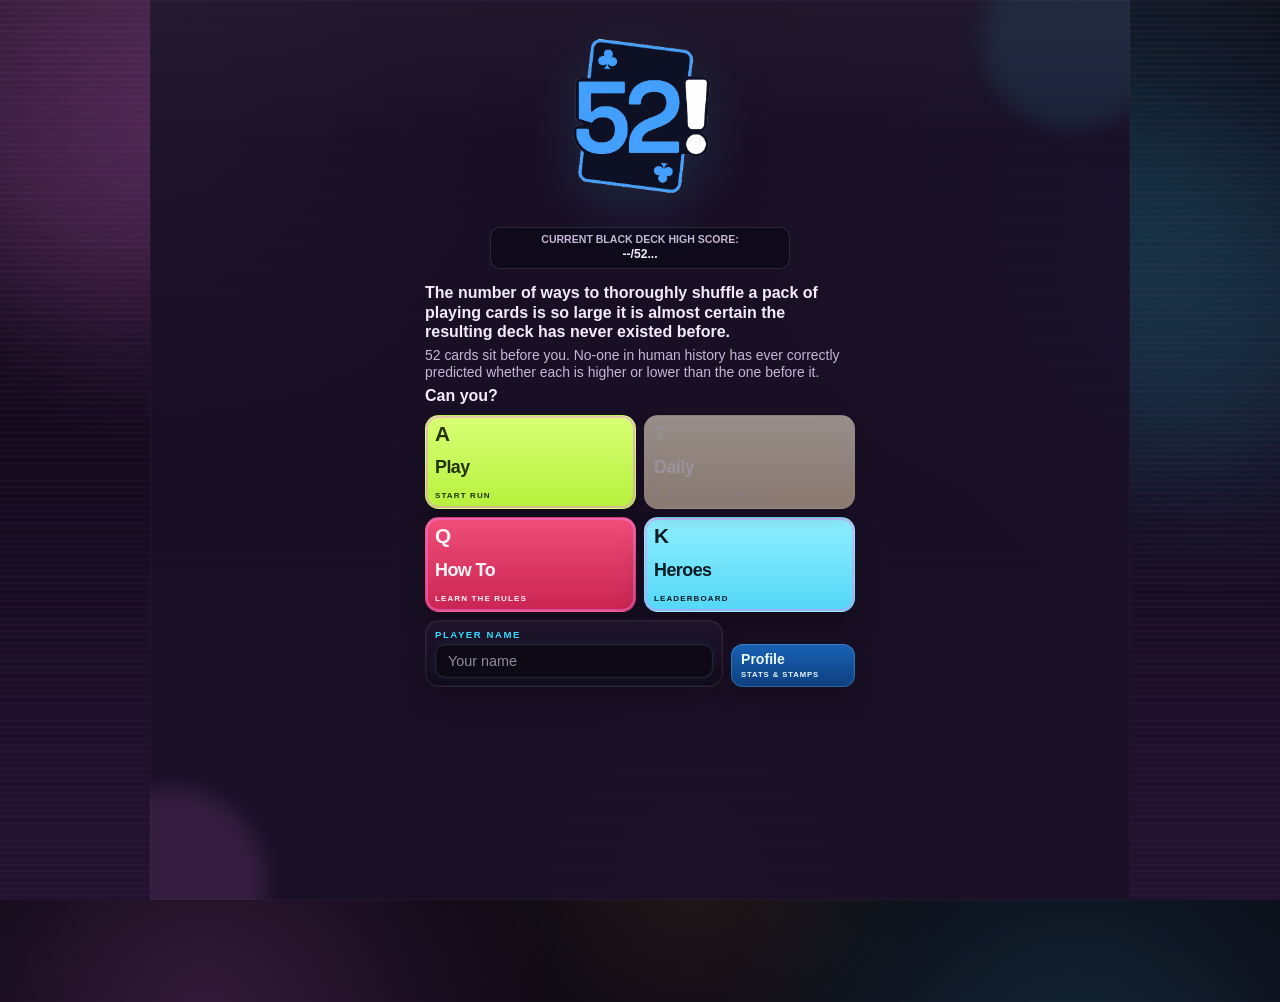
==== commit 0b045325: "Adding in suits and face cards" ====
--- a/index.html
+++ b/index.html
@@ -12,7 +12,7 @@
   <link rel="manifest" href="manifest.webmanifest">
   <link rel="icon" href="icon.svg" type="image/svg+xml">
   <link rel="apple-touch-icon" sizes="180x180" href="images/icons/apple-touch-icon.png">
-  <link rel="stylesheet" href="intro.css?v=20260518y">
+  <link rel="stylesheet" href="intro.css?v=20260519m">
 </head>
 <body class="intro-page">
   <main class="intro-shell">
@@ -81,27 +81,27 @@
           <div class="deck-backdrop" id="deck-close-backdrop"></div>
           <article class="deck-dialog" role="dialog" aria-modal="true" aria-labelledby="deck-title">
           <h2 id="deck-title">Choose Your Deck</h2>
-          <p class="deck-copy">Pick a deck before heading into the run. Blue starts unlocked. Clear Blue Level 1 for Green, Blue Level 2 for Red, Blue Level 3 for Yellow, and every level on every deck for Black.</p>
+          <p class="deck-copy">Pick a deck; locked decks show their unlock requirement.</p>
           <div class="deck-choice-grid">
             <button class="deck-choice-card deck-choice-blue" id="deck-pick-blue" type="button">
               <span class="deck-choice-label">Blue Deck</span>
-              <span class="deck-choice-desc">Classic run with nudge rewards on correct guesses.</span>
+              <span class="deck-choice-desc">Classic 52 with nudge rewards.</span>
             </button>
             <button class="deck-choice-card deck-choice-green locked" id="deck-pick-green" type="button">
               <span class="deck-choice-label">Green Deck</span>
-              <span class="deck-choice-desc" id="deck-green-desc">Unlock by clearing Blue Deck Level 1.</span>
+              <span class="deck-choice-desc" id="deck-green-desc">Unlock: clear Blue L1.</span>
             </button>
             <button class="deck-choice-card deck-choice-red locked" id="deck-pick-red" type="button">
               <span class="deck-choice-label">Red Deck</span>
-              <span class="deck-choice-desc" id="deck-red-desc">Unlock by clearing Blue Deck Level 2.</span>
+              <span class="deck-choice-desc" id="deck-red-desc">Unlock: clear Blue L2.</span>
             </button>
             <button class="deck-choice-card deck-choice-yellow locked" id="deck-pick-yellow" type="button">
               <span class="deck-choice-label">Yellow Deck</span>
-              <span class="deck-choice-desc" id="deck-yellow-desc">Unlock by clearing Blue Deck Level 3.</span>
+              <span class="deck-choice-desc" id="deck-yellow-desc">Unlock: clear Blue L3.</span>
             </button>
             <button class="deck-choice-card deck-choice-black locked" id="deck-pick-black" type="button">
               <span class="deck-choice-label">Black Deck</span>
-              <span class="deck-choice-desc" id="deck-black-desc">Unlock by clearing every level on every deck.</span>
+              <span class="deck-choice-desc" id="deck-black-desc">Unlock: clear every deck level.</span>
             </button>
           </div>
           <button id="deck-close-btn" class="deck-close-btn" type="button">Close</button>
@@ -192,8 +192,8 @@
   </main>
 
   <script src="js/fullscreen.js?v=20260427a"></script>
-  <script src="js/leaderboard.js?v=20260518y"></script>
-  <script src="js/pwa-update.js?v=20260518y"></script>
+  <script src="js/leaderboard.js?v=20260519m"></script>
+  <script src="js/pwa-update.js?v=20260519m"></script>
   <script>
     (function () {
       const modal = document.getElementById("howto-modal");
@@ -628,24 +628,24 @@
         setChoiceCardState(blackDeckBtn, blackUnlocked);
         redDeckDesc.textContent = redUnlocked
           ? (redManual
-            ? "Testing unlock active. Red Level 1 is permanently unlocked on this device."
-            : "Stats-driven run. No Nudge rewards; hold the next card for live face-up card history.")
-          : "Unlock by clearing Blue Deck Level 2.";
+            ? "Testing unlock active."
+            : "Stats run with no nudge rewards.")
+          : "Unlock: clear Blue L2.";
         greenDeckDesc.textContent = greenUnlocked
           ? (greenManual
-            ? "Testing unlock active. Green Level 1 is permanently unlocked on this device."
-            : "Hard mode: start with 10 Energy, spend 1 per nudge, and hunt for +5 Energy cheats.")
-          : "Unlock by clearing Blue Deck Level 1.";
+            ? "Testing unlock active."
+            : "Energy run: nudges spend Energy.")
+          : "Unlock: clear Blue L1.";
         yellowDeckDesc.textContent = yellowUnlocked
           ? (yellowManual
-            ? "Testing unlock active. Yellow Level 1 is permanently unlocked on this device."
-            : "Hazard run: Jokers enter after three correct guesses and trigger harmful effects.")
-          : "Unlock by clearing Blue Deck Level 3.";
+            ? "Testing unlock active."
+            : "Hazard run with harmful Jokers.")
+          : "Unlock: clear Blue L3.";
         blackDeckDesc.textContent = blackUnlocked
           ? (blackManual
-            ? "Testing unlock active. Black Deck is unlocked on this device."
-            : "Pure 52: no Powers, no Cheats, no Nudges.")
-          : "Unlock by clearing every level on every deck.";
+            ? "Testing unlock active."
+            : "Pure 52: no Powers, Cheats, or Nudges.")
+          : "Unlock: clear every deck level.";
       }
 
       function openDeckModal() {
--- a/intro.css
+++ b/intro.css
@@ -591,6 +591,104 @@
   }
 }
 
+@media (min-width: 621px) {
+  .intro-card {
+    padding-top: clamp(4px, 1vh, 10px);
+    padding-bottom: clamp(8px, 1.4vh, 14px);
+  }
+
+  .intro-main {
+    width: min(100%, 430px);
+  }
+
+  .intro-logo {
+    width: min(25vh, 205px);
+    margin-top: clamp(2px, 0.7vh, 8px);
+    margin-bottom: clamp(4px, 0.8vh, 8px);
+  }
+
+  .black-leader-strip {
+    width: min(100%, 300px);
+    margin-bottom: clamp(4px, 0.8vh, 8px);
+    padding: 6px 10px;
+    font-size: 0.66rem;
+    line-height: 1.12;
+  }
+
+  .black-leader-strip strong {
+    font-size: 0.76rem;
+  }
+
+  .intro-copy {
+    margin-top: clamp(4px, 0.8vh, 8px);
+    gap: 5px;
+  }
+
+  .premise {
+    font-size: clamp(0.74rem, 1.55vh, 0.88rem);
+    line-height: 1.24;
+  }
+
+  .premise.emphasis {
+    font-size: clamp(0.82rem, 1.8vh, 1rem);
+    line-height: 1.22;
+  }
+
+  .card-action-fan {
+    margin-top: clamp(6px, 1vh, 10px);
+    gap: 8px;
+  }
+
+  .action-card {
+    min-height: clamp(72px, 10.5vh, 96px);
+    padding: 8px 9px 7px;
+  }
+
+  .action-card-title {
+    font-size: clamp(0.95rem, 2.1vh, 1.12rem);
+  }
+
+  .action-card-sub {
+    font-size: 0.5rem;
+  }
+
+  .intro-footer-row {
+    margin-top: clamp(6px, 0.9vh, 10px);
+    grid-template-columns: minmax(0, 1fr) 124px;
+    gap: 8px;
+  }
+
+  .intro-name-card {
+    padding: 8px 9px;
+  }
+
+  .intro-name {
+    gap: 4px;
+  }
+
+  .intro-name label {
+    font-size: 0.6rem;
+  }
+
+  .intro-name input {
+    min-height: 34px;
+    font-size: 0.9rem;
+  }
+
+  .profile-launch {
+    min-height: 34px;
+    padding: 8px 10px;
+  }
+
+  .profile-launch-label {
+    font-size: 0.88rem;
+  }
+
+  .profile-launch-sub {
+    font-size: 0.48rem;
+  }
+}
+
 @media (max-width: 620px) {
   .intro-shell {
     padding: 0;
@@ -820,11 +918,31 @@
   border: 1px solid rgba(255, 255, 255, 0.08);
 }
 
+#deck-modal {
+  padding: max(8px, env(safe-area-inset-top)) 12px max(8px, env(safe-area-inset-bottom));
+}
+
+#deck-modal .deck-dialog {
+  width: min(92vw, 520px);
+  height: min(88dvh, 680px);
+  max-height: calc(100dvh - max(16px, env(safe-area-inset-top)) - max(16px, env(safe-area-inset-bottom)));
+  display: flex;
+  flex-direction: column;
+  overflow: hidden;
+  padding: clamp(12px, 2.5dvh, 18px);
+}
+
 .deck-dialog h2 {
   margin: 0 0 10px;
   color: var(--pink);
   font-size: 1.35rem;
   font-weight: 800;
+}
+
+#deck-modal .deck-dialog h2 {
+  margin-bottom: clamp(4px, 0.8dvh, 8px);
+  font-size: clamp(1.5rem, 6.4vw, 2rem);
+  line-height: 0.95;
 }
 
 .deck-copy {
@@ -834,9 +952,22 @@
   line-height: 1.4;
 }
 
+#deck-modal .deck-copy {
+  margin-bottom: clamp(8px, 1.4dvh, 12px);
+  font-size: clamp(0.72rem, 3vw, 0.88rem);
+  line-height: 1.15;
+}
+
 .deck-choice-grid {
   display: grid;
   gap: 12px;
+}
+
+#deck-modal .deck-choice-grid {
+  flex: 1 1 auto;
+  min-height: 0;
+  grid-template-rows: repeat(5, minmax(0, 1fr));
+  gap: clamp(6px, 1.15dvh, 10px);
 }
 
 .deck-choice-card {
@@ -851,6 +982,14 @@
   cursor: pointer;
 }
 
+#deck-modal .deck-choice-card {
+  min-height: 0;
+  align-content: center;
+  gap: clamp(2px, 0.55dvh, 5px);
+  border-radius: clamp(10px, 3vw, 14px);
+  padding: clamp(8px, 1.6dvh, 12px) clamp(10px, 3.5vw, 14px);
+}
+
 .deck-choice-blue {
   background: linear-gradient(180deg, #74e8ff, #35c4f1);
   color: #08202c;
@@ -904,9 +1043,19 @@
   font-weight: 800;
 }
 
+#deck-modal .deck-choice-label {
+  font-size: clamp(0.98rem, 4.5vw, 1.18rem);
+  line-height: 1;
+}
+
 .deck-choice-desc {
   font-size: 0.82rem;
   line-height: 1.35;
+}
+
+#deck-modal .deck-choice-desc {
+  font-size: clamp(0.82rem, 3.45vw, 1rem);
+  line-height: 1.16;
 }
 
 .deck-close-btn {
@@ -919,3 +1068,48 @@
   color: var(--text);
   font-weight: 800;
 }
+
+#deck-modal .deck-close-btn {
+  flex: 0 0 auto;
+  min-height: clamp(36px, 6.2dvh, 44px);
+  margin-top: clamp(8px, 1.4dvh, 12px);
+  border-radius: 10px;
+}
+
+@media (max-height: 700px) {
+  #deck-modal .deck-dialog {
+    height: calc(100dvh - 18px);
+    padding: 10px;
+  }
+
+  #deck-modal .deck-dialog h2 {
+    font-size: 1.45rem;
+  }
+
+  #deck-modal .deck-copy {
+    margin-bottom: 6px;
+    font-size: 0.68rem;
+  }
+
+  #deck-modal .deck-choice-grid {
+    gap: 5px;
+  }
+
+  #deck-modal .deck-choice-card {
+    padding: 7px 10px;
+  }
+
+  #deck-modal .deck-choice-label {
+    font-size: 0.92rem;
+  }
+
+  #deck-modal .deck-choice-desc {
+    font-size: 0.76rem;
+    line-height: 1.1;
+  }
+
+  #deck-modal .deck-close-btn {
+    min-height: 34px;
+    margin-top: 6px;
+  }
+}
